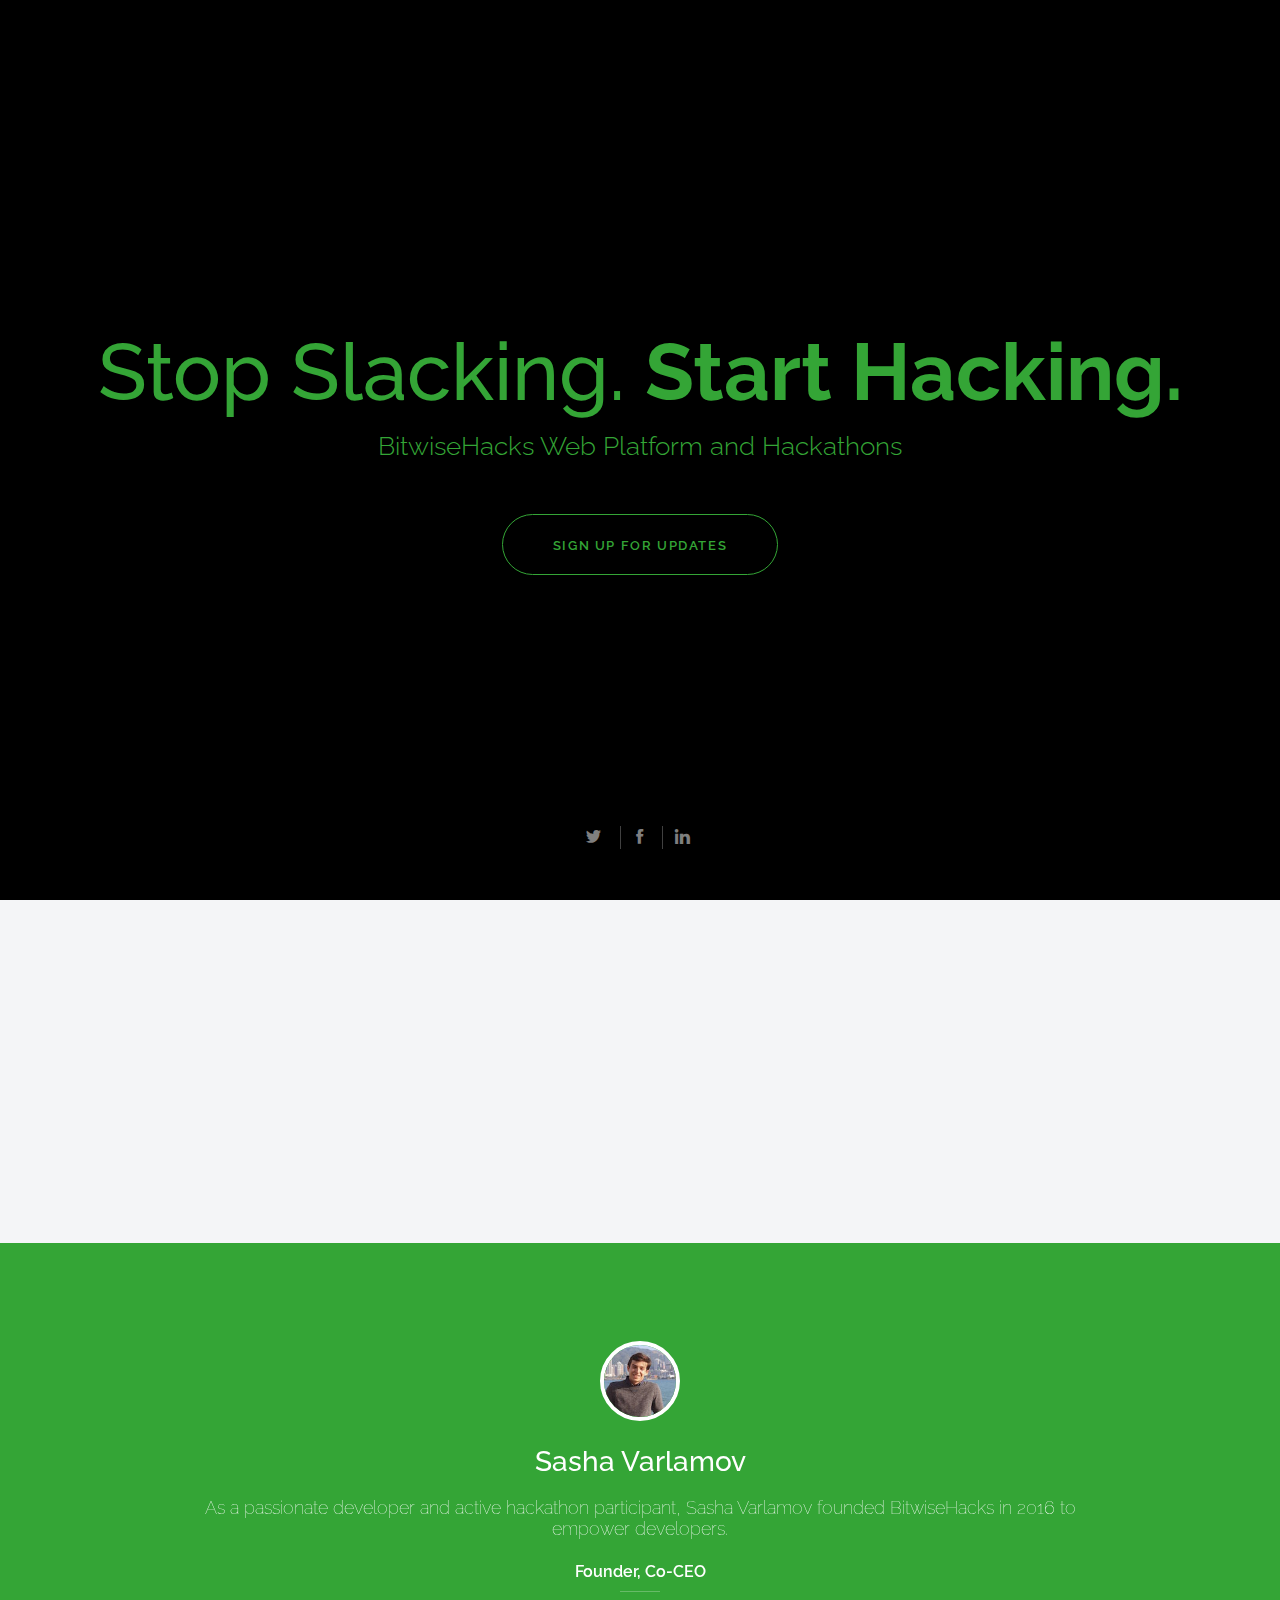
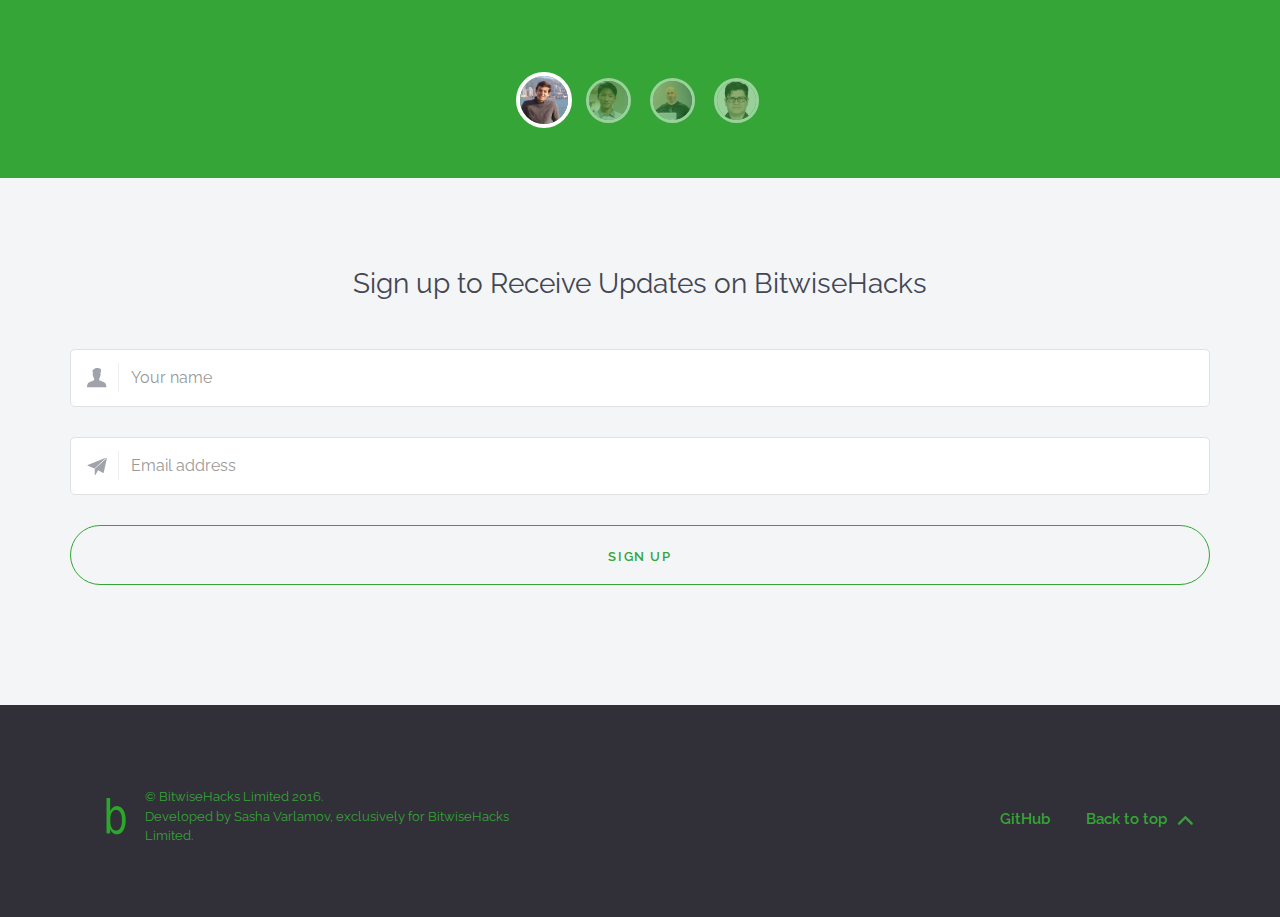
==== index.html @ a59a91e5 "New site" ====
<!DOCTYPE html>
<html lang="en">
  <head>
    <meta charset="utf-8">
    <meta name="viewport" content="width=device-width, initial-scale=1">
    <meta http-equiv="x-ua-compatible" content="ie=edge">
    <title>BitwiseHacks</title>
    <meta name="description" content="BitwiseHacks Hackathons" />
    <meta name="keywords" content="bitwisehacks, hackathon, hackathons" />
    <meta name="author" content="BitwiseHacks Limited" />
    <link rel="apple-touch-icon" sizes="57x57" href="/img/favicon/apple-icon-57x57.png">
    <link rel="apple-touch-icon" sizes="60x60" href="/img/favicon/apple-icon-60x60.png">
    <link rel="apple-touch-icon" sizes="72x72" href="/img/favicon/apple-icon-72x72.png">
    <link rel="apple-touch-icon" sizes="76x76" href="/img/favicon/apple-icon-76x76.png">
    <link rel="apple-touch-icon" sizes="114x114" href="/img/favicon/apple-icon-114x114.png">
    <link rel="apple-touch-icon" sizes="120x120" href="/img/favicon/apple-icon-120x120.png">
    <link rel="apple-touch-icon" sizes="144x144" href="/img/favicon/apple-icon-144x144.png">
    <link rel="apple-touch-icon" sizes="152x152" href="/img/favicon/apple-icon-152x152.png">
    <link rel="apple-touch-icon" sizes="180x180" href="/img/favicon/apple-icon-180x180.png">
    <link rel="icon" type="image/png" sizes="192x192"  href="/img/favicon/android-icon-192x192.png">
    <link rel="icon" type="image/png" sizes="32x32" href="/img/favicon/favicon-32x32.png">
    <link rel="icon" type="image/png" sizes="96x96" href="/img/favicon/favicon-96x96.png">
    <link rel="icon" type="image/png" sizes="16x16" href="/img/favicon/favicon-16x16.png">
    <link rel="manifest" href="/img/favicon/manifest.json">
    <meta name="msapplication-TileColor" content="#ffffff">
    <meta name="msapplication-TileImage" content="/img/favicon/ms-icon-144x144.png">
    <meta name="theme-color" content="#ffffff">
    <link rel="stylesheet" href="css/landio.css">
  </head>

  <body>
    <!--
    <nav class="navbar navbar-dark bg-inverse bg-inverse-custom navbar-fixed-top">
      <div class="container">
        <a class="navbar-brand" href="#">
          <span class="media-object bwh-logo"></span>
          <span class="sr-only">BitwiseHacks</span>
        </a>
      </div>
    </nav>
    -->
    <!-- Hero Section
    ================================================== --

    <header id="landioCarousel" class="carousel carousel-header slide bg-inverse" data-ride="carousel" data-interval="0" role="banner">
      <ol class="carousel-indicators">
        <li data-target="#landioCarousel" data-slide-to="0" class="active"></li>
        <li data-target="#landioCarousel" data-slide-to="1"></li>
        <li data-target="#landioCarousel" data-slide-to="2"></li>
      </ol>
      <div class="carousel-inner" role="listbox">
        <div class="carousel-item active" style="background-color: black;">
          <div class="carousel-caption">
            <h1 class="display-3">Stop Slacking. <strong>Start Hacking.</strong></h1>
            <h2 class="m-b-3">BitwiseHacks Web Platform and Hackathons</h2>
            <btn class="btn btn-primary-outline" href="http://tympanus.net/codrops/?p=25217" role="button">Sign up For Updates</btn>
          </div>
        </div>
        <div class="carousel-item" style="background-color: black;">
          <div class="carousel-caption">
            <h1 class="display-3">Stop Yakking. <strong>Start Hacking.</strong></h1>
            <h2 class="m-b-3">BitwiseHacks Web Platform and Hackathons</h2>
            <btn class="btn btn-primary-outline" href="http://tympanus.net/codrops/?p=25217" role="button">Sign up For Updates</btn>
          </div>
        </div>
        <div class="carousel-item" style="background-color: black;">
          <div class="carousel-caption">
            <h1 class="display-3">Stop Jacking. <strong>Start Hacking.</strong></h1>
            <h2 class="m-b-3">BitwiseHacks Web Platform and Hackathons</h2>
            <btn class="btn btn-primary-outline" href="http://tympanus.net/codrops/?p=25217" role="button">Sign up For Updates</btn>
          </div>
        </div>
        <ul class="nav nav-inline social-share">
          <li class="nav-item"><a class="nav-link" href="https://twitter.com/bitwisehacks"><span class="icon-twitter"></span></a></li>
          <li class="nav-item"><a class="nav-link" href="https://www.facebook.com/bitwisehacks"><span class="icon-facebook"></span></a></li>
          <li class="nav-item"><a class="nav-link" href="https://www.linkedin.com/company/bitwisehacks-limited"><span class="icon-linkedin"></span></a></li>
        </ul>
      </div>
    </header>
    -->
    
    <!-- Hero Section
    ================================================== -->

    <header class="jumbotron bg-inverse text-xs-center center-vertically" role="banner" name="top" style="background-color: black;">
      <div class="container">
        <h1 class="display-3">Stop Slacking. <strong>Start Hacking.</strong></h1>
        <h2 class="m-b-3">BitwiseHacks Web Platform and Hackathons</h2>
        <btn class="btn btn-primary-outline" href="http://tympanus.net/codrops/?p=25217" role="button">Sign up For Updates</btn>
        <ul class="nav nav-inline social-share">
          <li class="nav-item"><a class="nav-link" target="_blank" href="https://twitter.com/bitwisehacks"><span class="icon-twitter"></span></a></li>
          <li class="nav-item"><a class="nav-link" target="_blank" href="https://www.facebook.com/bitwisehacks"><span class="icon-facebook"></span></a></li>
          <li class="nav-item"><a class="nav-link" target="_blank" href="https://www.linkedin.com/company/bitwisehacks-limited"><span class="icon-linkedin"></span></a></li>
        </ul>
      </div>
    </header>
    
    <!-- Intro
    ================================================== -->

    <section class="section-intro bg-faded text-xs-center">
      <div class="container">
        <h3 class="wp wp-1">Disrupting hackathons with BitwiseHacks</h3>
        <p class="lead wp wp-2">BitwiseHacks is a unique company that connects young and talented developers with Hong Kong's tech corporates, who are actively searching for such skilled employees. BitwiseHacks accomplishes this vision through its web platform, which allows users to post, create, adopt, and collaborate on ideas and projects with their teams. We further hold corporate Hackathons regularly, where developers compete in a fast-paced environment for 24 hours. Through the BitwiseHacks events and web platform, developers receive unique opportunities to dive into Hong Kong's vibrant tech and startup space.</p>
        <br>
      </div>
    </section>

    <!-- Team
    ================================================== -->

    <section class="section-testimonials text-xs-center bg-inverse">
      <div class="container">
        <h3 class="sr-only">Team</h3>
        <div id="carousel-testimonials" class="carousel slide" data-ride="carousel" data-interval="0">
          <div class="carousel-inner" role="listbox">
            <div class="carousel-item active">
              <blockquote class="blockquote">
                <img src="img/profiles/sasha_profile.jpg" height="80" width="80" alt="Avatar" class="img-circle">
                <header class="h3">Sasha Varlamov</header>
                <div class="h5 lightweight-font" style="padding-top: 10px; padding-bottom: 15px;">As a passionate developer and active hackathon participant, Sasha Varlamov founded BitwiseHacks in 2016 to empower developers.</div>
                <footer>Founder, Co-CEO</footer>
              </blockquote>
            </div>
            <div class="carousel-item">
              <blockquote class="blockquote">
                <img src="img/profiles/jae_profile.jpg" height="80" width="80" alt="Avatar" class="img-circle">
                <header class="h3">Jae Chung</header>
                <div class="h5 lightweight-font" style="padding-top: 10px; padding-bottom: 15px;">On the BitwiseHacks team since January, Jae has helped to organise sponsorship and event logistics since our first events. In addition to his event and logistics work, Jae is passionate in realising the BitwiseHacks vision.</div>
                <footer>COO</footer>
              </blockquote>
            </div>
            <div class="carousel-item">
              <blockquote class="blockquote">
                <img src="img/profiles/johnny_profile.jpg" height="80" width="80" alt="Avatar" class="img-circle">
                <header class="h3">Johnny Quattro</header>
                <div class="h5 lightweight-font" style="padding-top: 10px; padding-bottom: 15px;">First as an advisor, and now aiding in an executive role at BitwiseHacks, Johnny uses his years of expertise in apps to ensure that BitwiseHacks delivers the best product possible to both partners and participants.</div>
                <footer>Advisor, Co-CEO</footer>
              </blockquote>
            </div>
            <div class="carousel-item">
              <blockquote class="blockquote">
                <img src="img/profiles/sebastian_profile.jpg" height="80" width="80" alt="Avatar" class="img-circle">
                <header class="h3">Sebastian Alvarado</header>
                <div class="h5 lightweight-font" style="padding-top: 10px; padding-bottom: 15px;">Currently finishing his Master's in Computer Science at the University of Hong Kong, Sebastian is interning with BitwiseHacks as a backend developer helping to deliver the web platform to users.</div>
                <footer>Backend Web Development</footer>
              </blockquote>
            </div>
          </div>
          <ol class="carousel-indicators">
            <li class="active"><img src="img/profiles/sasha_profile.jpg" alt="Navigation avatar" data-target="#carousel-testimonials" data-slide-to="0" class="img-fluid img-circle"></li>
            <li><img src="img/profiles/jae_profile.jpg" alt="Navigation avatar" data-target="#carousel-testimonials" data-slide-to="1" class="img-fluid img-circle"></li>
            <li><img src="img/profiles/johnny_profile.jpg" alt="Navigation avatar" data-target="#carousel-testimonials" data-slide-to="2" class="img-fluid img-circle"></li>
            <li><img src="img/profiles/sebastian_profile.jpg" alt="Navigation avatar" data-target="#carousel-testimonials" data-slide-to="3" class="img-fluid img-circle"></li>
          </ol>
        </div>
      </div>
    </section>
    
    <!-- Sign Up
    ================================================== -->

    <section class="section-signup bg-faded">
      <div class="container">
        <h3 class="text-xs-center m-b-3">Sign up to Receive Updates on BitwiseHacks</h3>
        <form>
          <div class="row row-fluid">
            <div class="span4">
              <div class="form-group has-icon-left form-control-name">
                <label class="sr-only" for="inputName">Your name</label>
                <input type="text" class="form-control form-control-lg" id="inputName" placeholder="Your name">
              </div>
            </div>
            <div class="span4">
              <div class="form-group has-icon-left form-control-email">
                <label class="sr-only" for="inputEmail">Email address</label>
                <input type="email" class="form-control form-control-lg" id="inputEmail" placeholder="Email address" autocomplete="off">
              </div>
            </div>
            <div class="span4">
              <div class="form-group">
                <button type="submit" class="btn btn-primary-outline btn-block" href="http://tympanus.net/codrops/?p=25217" role="button">Sign up</button>
              </div>
            </div>
          </div>
        </form>
      </div>
    </section>

    <!-- Footer
    ================================================== -->

    <footer class="section-footer bg-inverse" role="contentinfo">
      <div class="container">
        <div class="row">
          <div class="col-md-6 col-lg-5">
            <div class="media">
              <div class="media-left">
                <span class="media-object bwh-logo display-1"></span>
              </div>
              <small class="media-body media-bottom">
                &copy; BitwiseHacks Limited 2016. <br>
                Developed by Sasha Varlamov, exclusively for BitwiseHacks Limited.
                </small>
            </div>
          </div>
          <div class="col-md-6 col-lg-7">
            <ul class="nav nav-inline">
              <li class="nav-item"><a class="nav-link" href="https://github.com/BitwiseHacks" target="_blank">GitHub</a></li>
              <li class="nav-item"><a class="nav-link scroll-top" href="#top">Back to top <span class="icon-caret-up"></span></a></li>
            </ul>
          </div>
        </div>
      </div>
    </footer>

    <script src="https://ajax.googleapis.com/ajax/libs/jquery/2.1.4/jquery.min.js"></script>
    <script src="js/landio.min.js"></script>
  </body>
</html>
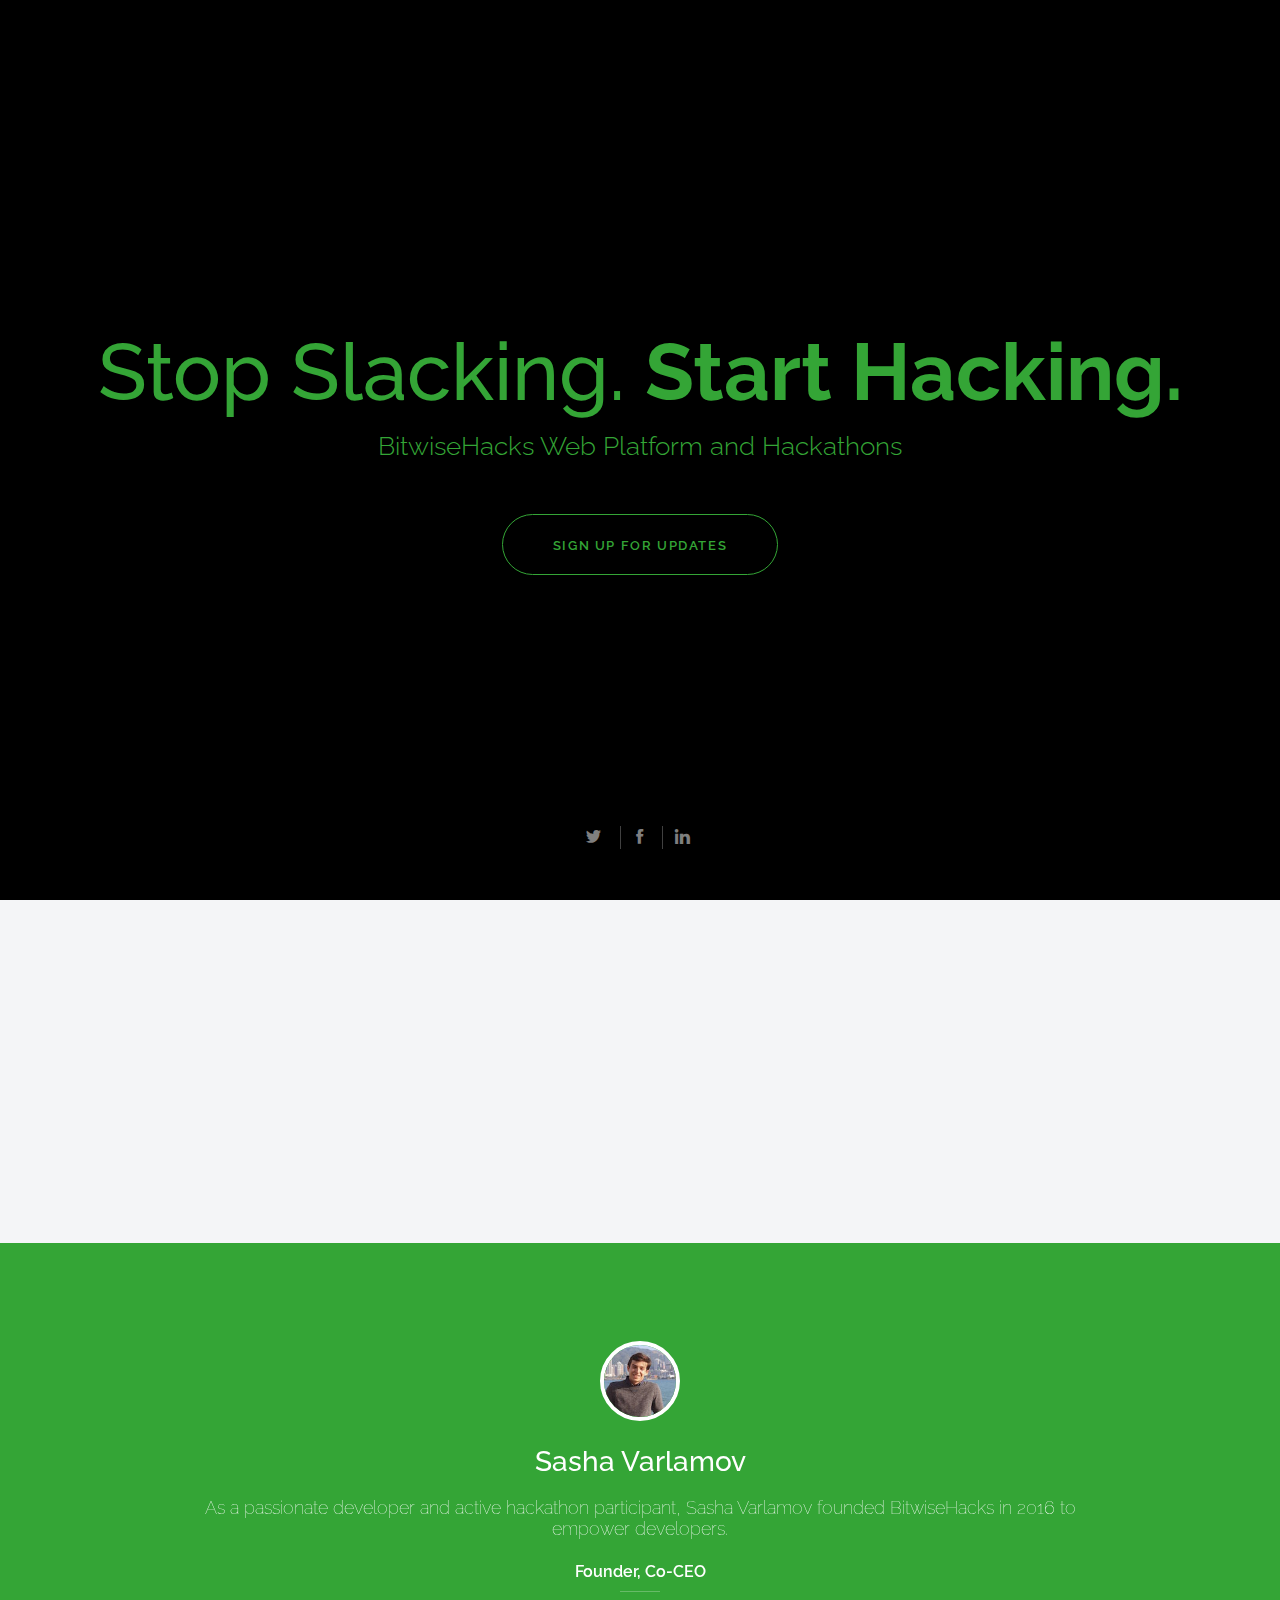
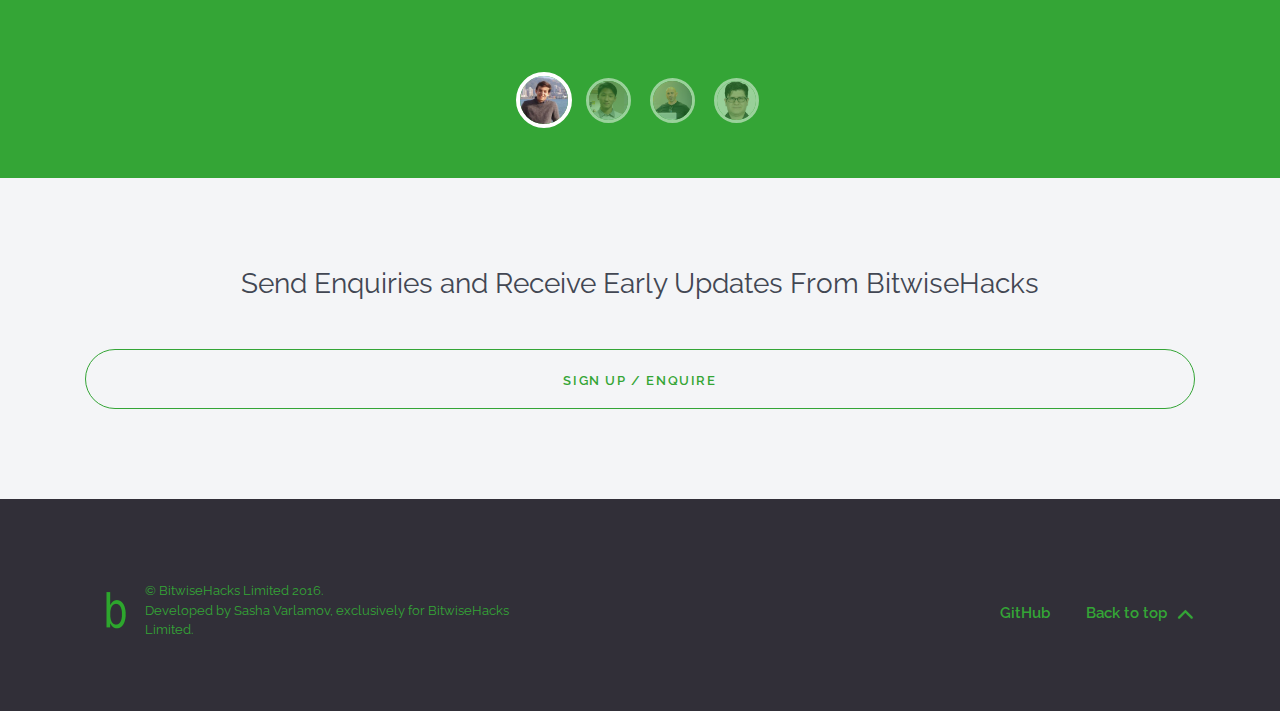
==== commit 294c677b: "Update sign up form" ====
--- a/index.html
+++ b/index.html
@@ -86,7 +86,7 @@
       <div class="container">
         <h1 class="display-3">Stop Slacking. <strong>Start Hacking.</strong></h1>
         <h2 class="m-b-3">BitwiseHacks Web Platform and Hackathons</h2>
-        <btn class="btn btn-primary-outline" href="http://tympanus.net/codrops/?p=25217" role="button">Sign up For Updates</btn>
+        <button class="btn btn-primary-outline" onclick="location.href='http://goo.gl/forms/T98zlfNDdmmQbkAu2';" role="button">Sign up For Updates</button>
         <ul class="nav nav-inline social-share">
           <li class="nav-item"><a class="nav-link" target="_blank" href="https://twitter.com/bitwisehacks"><span class="icon-twitter"></span></a></li>
           <li class="nav-item"><a class="nav-link" target="_blank" href="https://www.facebook.com/bitwisehacks"><span class="icon-facebook"></span></a></li>
@@ -160,8 +160,9 @@
     <!-- Sign Up
     ================================================== -->
 
-    <section class="section-signup bg-faded">
-      <div class="container">
+    <section class="section-signup bg-faded" name="signup">
+      <div class="container">
+        <!--
         <h3 class="text-xs-center m-b-3">Sign up to Receive Updates on BitwiseHacks</h3>
         <form>
           <div class="row row-fluid">
@@ -184,6 +185,9 @@
             </div>
           </div>
         </form>
+        -->
+        <h3 class="text-xs-center m-b-3">Send Enquiries and Receive Early Updates From BitwiseHacks</h3>
+        <button class="btn btn-primary-outline btn-block" onclick="location.href='http://goo.gl/forms/T98zlfNDdmmQbkAu2';" role="button">Sign up / Enquire</button>
       </div>
     </section>
 
@@ -217,4 +221,4 @@
     <script src="https://ajax.googleapis.com/ajax/libs/jquery/2.1.4/jquery.min.js"></script>
     <script src="js/landio.min.js"></script>
   </body>
-</html>
+</html>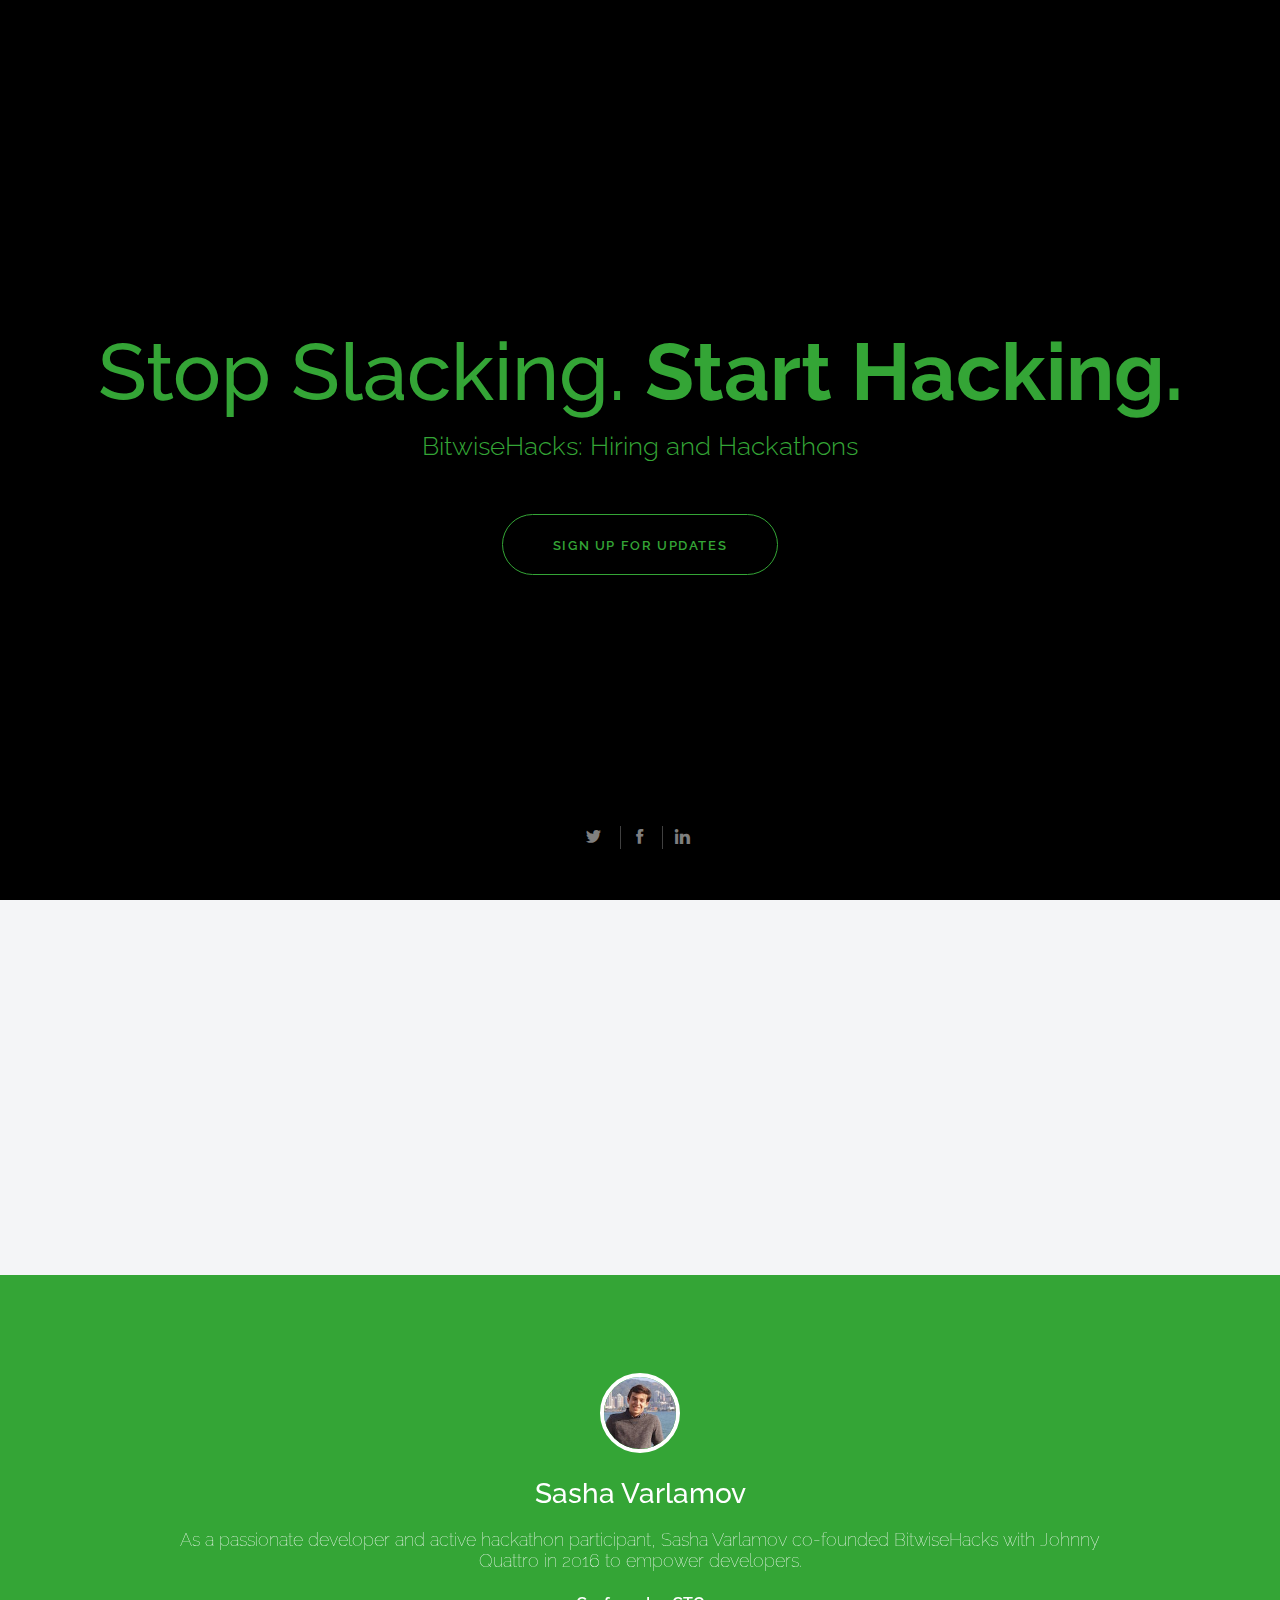
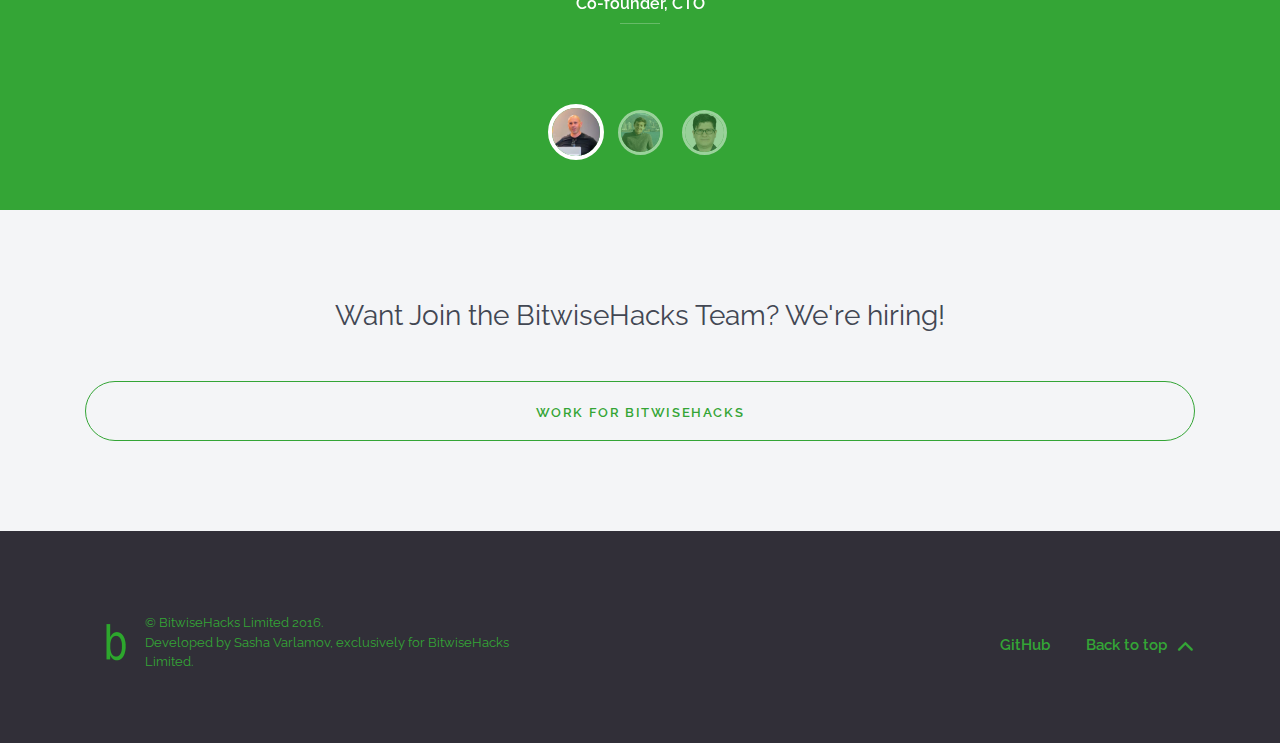
==== commit 703847bd: "Update index.html" ====
--- a/index.html
+++ b/index.html
@@ -85,7 +85,7 @@
     <header class="jumbotron bg-inverse text-xs-center center-vertically" role="banner" name="top" style="background-color: black;">
       <div class="container">
         <h1 class="display-3">Stop Slacking. <strong>Start Hacking.</strong></h1>
-        <h2 class="m-b-3">BitwiseHacks Web Platform and Hackathons</h2>
+        <h2 class="m-b-3">BitwiseHacks: Hiring and Hackathons</h2>
         <button class="btn btn-primary-outline" onclick="location.href='http://goo.gl/forms/T98zlfNDdmmQbkAu2';" role="button">Sign up For Updates</button>
         <ul class="nav nav-inline social-share">
           <li class="nav-item"><a class="nav-link" target="_blank" href="https://twitter.com/bitwisehacks"><span class="icon-twitter"></span></a></li>
@@ -100,8 +100,8 @@
 
     <section class="section-intro bg-faded text-xs-center">
       <div class="container">
-        <h3 class="wp wp-1">Disrupting hackathons with BitwiseHacks</h3>
-        <p class="lead wp wp-2">BitwiseHacks is a unique company that connects young and talented developers with Hong Kong's tech corporates, who are actively searching for such skilled employees. BitwiseHacks accomplishes this vision through its web platform, which allows users to post, create, adopt, and collaborate on ideas and projects with their teams. We further hold corporate Hackathons regularly, where developers compete in a fast-paced environment for 24 hours. Through the BitwiseHacks events and web platform, developers receive unique opportunities to dive into Hong Kong's vibrant tech and startup space.</p>
+        <h3 class="wp wp-1">Disrupting software recruitment with BitwiseHacks</h3>
+        <p class="lead wp wp-2">BitwiseHacks is a unique company that connects young and talented developers with Hong Kong's tech corporates & startups, who are actively seeking out such skilled employees. BitwiseHacks accomplishes this vision through its web platform, which allows users to post, create, adopt, and collaborate on ideas and projects with their teams. We further hold corporate and community Hackathons regularly in Asia, where developers compete in a fast-paced environment for 24 hours. Through the BitwiseHacks events and web platform, developers receive unique opportunities to dive into Hong Kong's vibrant tech and startup space.</p>
         <br>
       </div>
     </section>
@@ -118,24 +118,16 @@
               <blockquote class="blockquote">
                 <img src="img/profiles/sasha_profile.jpg" height="80" width="80" alt="Avatar" class="img-circle">
                 <header class="h3">Sasha Varlamov</header>
-                <div class="h5 lightweight-font" style="padding-top: 10px; padding-bottom: 15px;">As a passionate developer and active hackathon participant, Sasha Varlamov founded BitwiseHacks in 2016 to empower developers.</div>
-                <footer>Founder, Co-CEO</footer>
-              </blockquote>
-            </div>
-            <div class="carousel-item">
-              <blockquote class="blockquote">
-                <img src="img/profiles/jae_profile.jpg" height="80" width="80" alt="Avatar" class="img-circle">
-                <header class="h3">Jae Chung</header>
-                <div class="h5 lightweight-font" style="padding-top: 10px; padding-bottom: 15px;">On the BitwiseHacks team since January, Jae has helped to organise sponsorship and event logistics since our first events. In addition to his event and logistics work, Jae is passionate in realising the BitwiseHacks vision.</div>
-                <footer>COO</footer>
+                <div class="h5 lightweight-font" style="padding-top: 10px; padding-bottom: 15px;">As a passionate developer and active hackathon participant, Sasha Varlamov co-founded BitwiseHacks with Johnny Quattro in 2016 to empower developers.</div>
+                <footer>Co-founder, CTO</footer>
               </blockquote>
             </div>
             <div class="carousel-item">
               <blockquote class="blockquote">
                 <img src="img/profiles/johnny_profile.jpg" height="80" width="80" alt="Avatar" class="img-circle">
                 <header class="h3">Johnny Quattro</header>
-                <div class="h5 lightweight-font" style="padding-top: 10px; padding-bottom: 15px;">First as an advisor, and now aiding in an executive role at BitwiseHacks, Johnny uses his years of expertise in apps to ensure that BitwiseHacks delivers the best product possible to both partners and participants.</div>
-                <footer>Advisor, Co-CEO</footer>
+                <div class="h5 lightweight-font" style="padding-top: 10px; padding-bottom: 15px;">Johnny comes from a strong background leading tech startups as an entrepreneur, he co-founded BitwiseHacks in 2016 to change the way developers work and get discovered.</div>
+                <footer>Co-founder, CEO</footer>
               </blockquote>
             </div>
             <div class="carousel-item">
@@ -143,15 +135,14 @@
                 <img src="img/profiles/sebastian_profile.jpg" height="80" width="80" alt="Avatar" class="img-circle">
                 <header class="h3">Sebastian Alvarado</header>
                 <div class="h5 lightweight-font" style="padding-top: 10px; padding-bottom: 15px;">Currently finishing his Master's in Computer Science at the University of Hong Kong, Sebastian is interning with BitwiseHacks as a backend developer helping to deliver the web platform to users.</div>
-                <footer>Backend Web Development</footer>
+                <footer>Backend Web Developer</footer>
               </blockquote>
             </div>
           </div>
           <ol class="carousel-indicators">
-            <li class="active"><img src="img/profiles/sasha_profile.jpg" alt="Navigation avatar" data-target="#carousel-testimonials" data-slide-to="0" class="img-fluid img-circle"></li>
-            <li><img src="img/profiles/jae_profile.jpg" alt="Navigation avatar" data-target="#carousel-testimonials" data-slide-to="1" class="img-fluid img-circle"></li>
-            <li><img src="img/profiles/johnny_profile.jpg" alt="Navigation avatar" data-target="#carousel-testimonials" data-slide-to="2" class="img-fluid img-circle"></li>
-            <li><img src="img/profiles/sebastian_profile.jpg" alt="Navigation avatar" data-target="#carousel-testimonials" data-slide-to="3" class="img-fluid img-circle"></li>
+            <li class="active"><img src="img/profiles/johnny_profile.jpg" alt="Navigation avatar" data-target="#carousel-testimonials" data-slide-to="1" class="img-fluid img-circle"></li>
+            <li><img src="img/profiles/sasha_profile.jpg" alt="Navigation avatar" data-target="#carousel-testimonials" data-slide-to="0" class="img-fluid img-circle"></li>
+            <li><img src="img/profiles/sebastian_profile.jpg" alt="Navigation avatar" data-target="#carousel-testimonials" data-slide-to="2" class="img-fluid img-circle"></li>
           </ol>
         </div>
       </div>
@@ -186,8 +177,8 @@
           </div>
         </form>
         -->
-        <h3 class="text-xs-center m-b-3">Send Enquiries and Receive Early Updates From BitwiseHacks</h3>
-        <button class="btn btn-primary-outline btn-block" onclick="location.href='http://goo.gl/forms/T98zlfNDdmmQbkAu2';" role="button">Sign up / Enquire</button>
+        <h3 class="text-xs-center m-b-3">Want Join the BitwiseHacks Team? We're hiring!</h3>
+        <button class="btn btn-primary-outline btn-block" onclick="location.href='http://goo.gl/forms/0STyAmccMd0dTkG52';" role="button">Work for BitwiseHacks</button>
       </div>
     </section>
 
@@ -220,5 +211,15 @@
 
     <script src="https://ajax.googleapis.com/ajax/libs/jquery/2.1.4/jquery.min.js"></script>
     <script src="js/landio.min.js"></script>
+    <script>
+      (function(i,s,o,g,r,a,m){i['GoogleAnalyticsObject']=r;i[r]=i[r]||function(){
+      (i[r].q=i[r].q||[]).push(arguments)},i[r].l=1*new Date();a=s.createElement(o),
+      m=s.getElementsByTagName(o)[0];a.async=1;a.src=g;m.parentNode.insertBefore(a,m)
+      })(window,document,'script','https://www.google-analytics.com/analytics.js','ga');
+
+      ga('create', 'UA-74448951-1', 'auto');
+      ga('send', 'pageview');
+
+    </script>
   </body>
-</html>+</html>
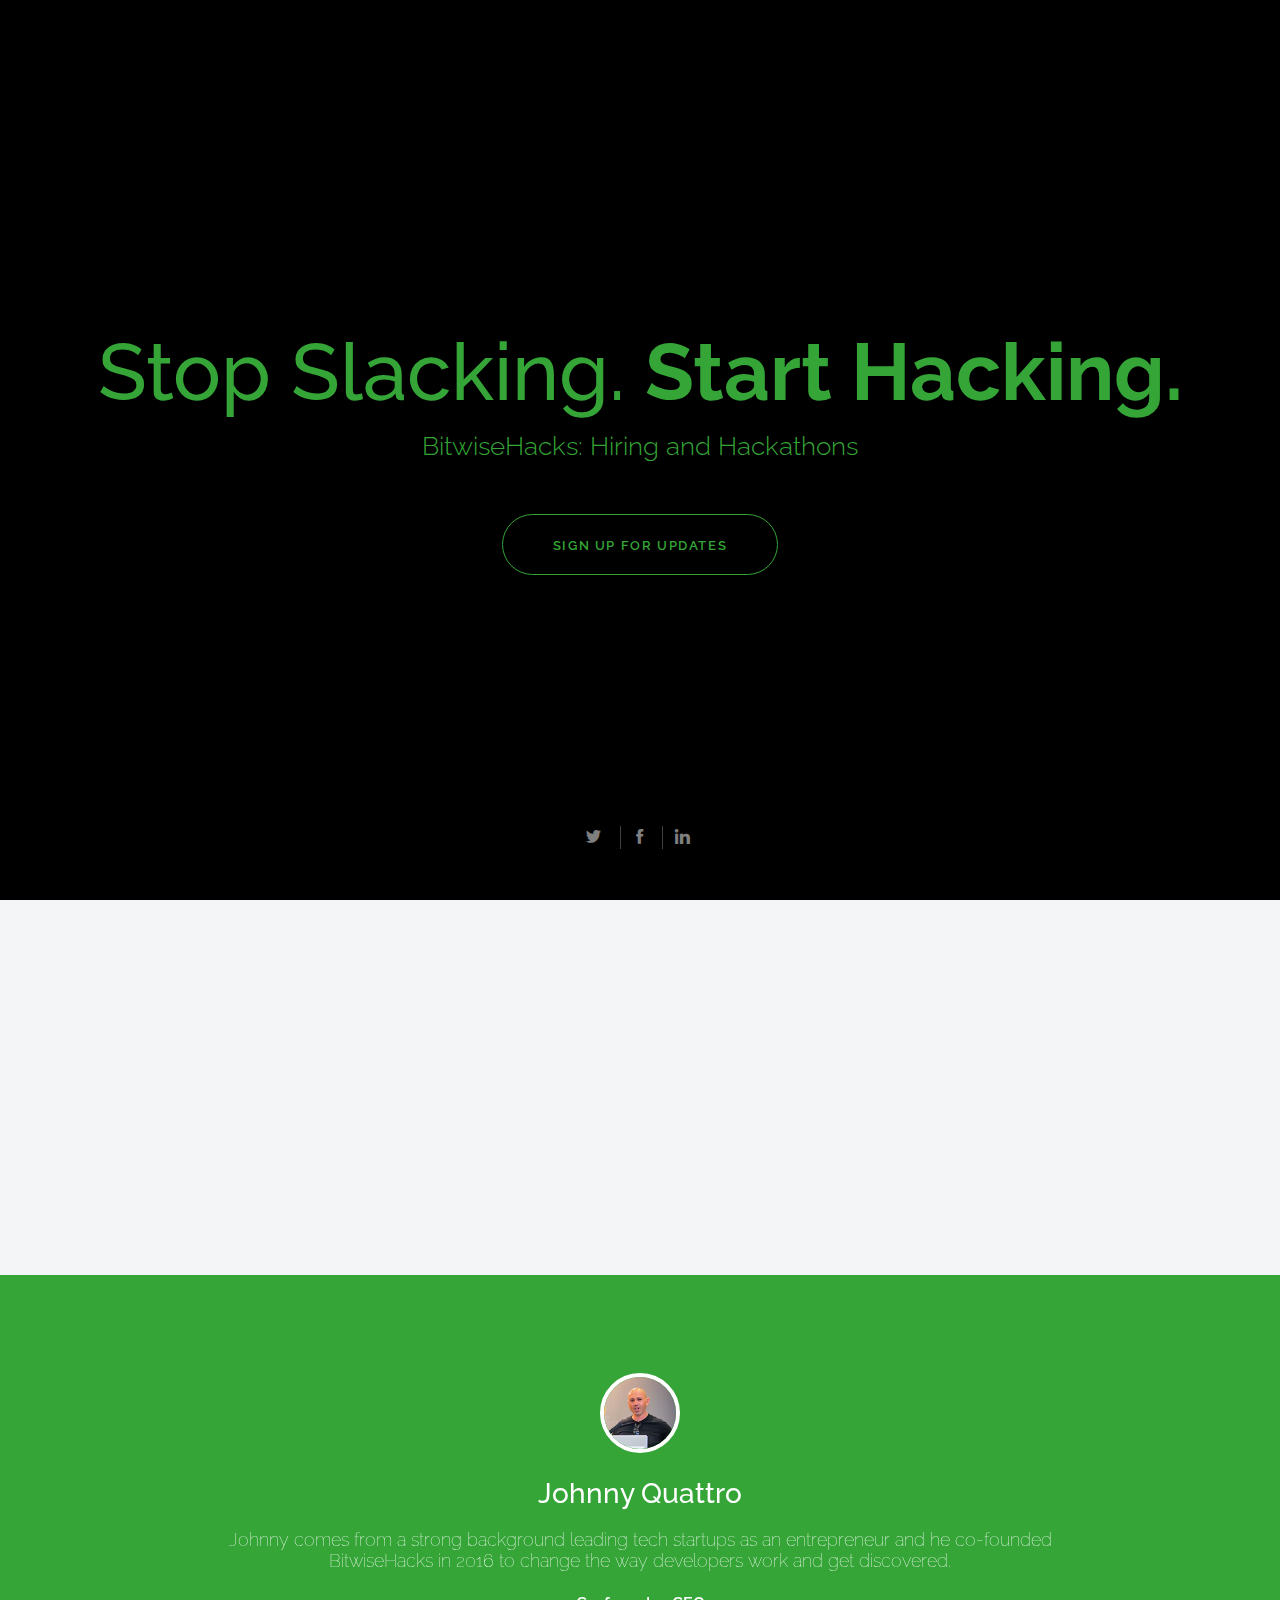
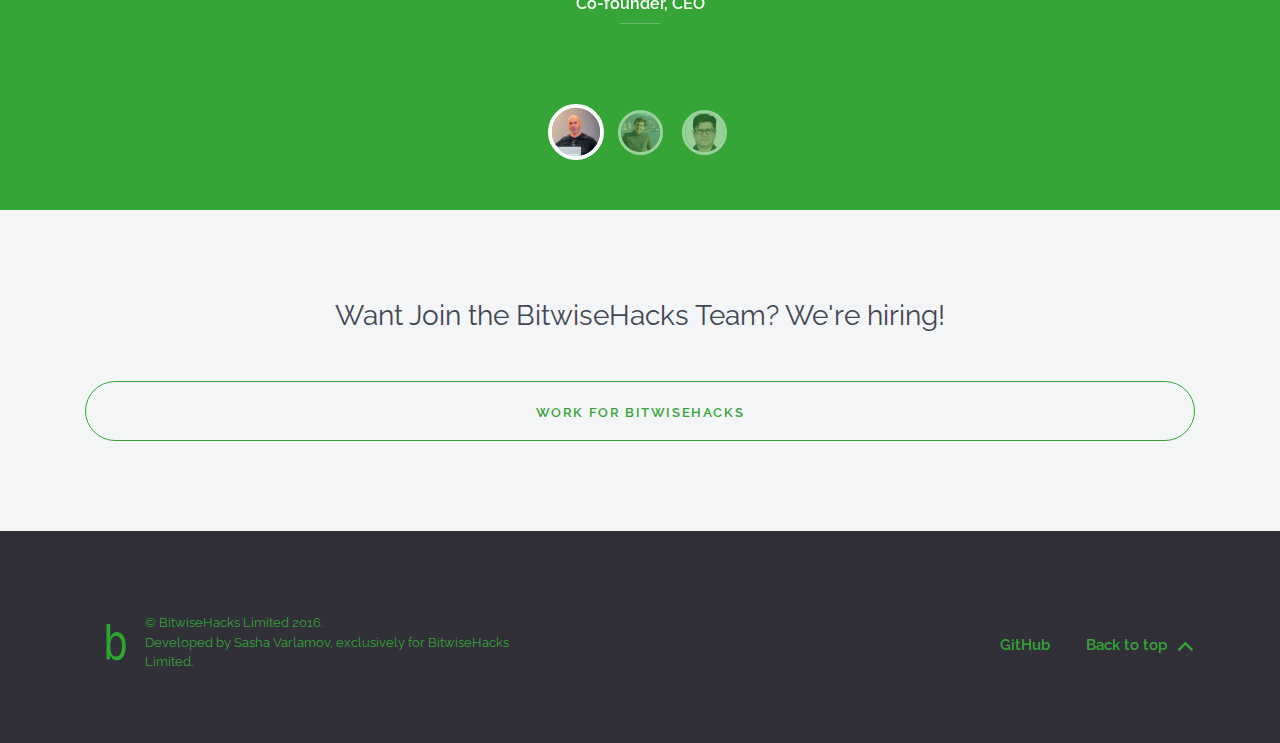
==== commit 68a07e5e: "Update index.html" ====
--- a/index.html
+++ b/index.html
@@ -116,18 +116,18 @@
           <div class="carousel-inner" role="listbox">
             <div class="carousel-item active">
               <blockquote class="blockquote">
+                <img src="img/profiles/johnny_profile.jpg" height="80" width="80" alt="Avatar" class="img-circle">
+                <header class="h3">Johnny Quattro</header>
+                <div class="h5 lightweight-font" style="padding-top: 10px; padding-bottom: 15px;">Johnny comes from a strong background leading tech startups as an entrepreneur and he co-founded BitwiseHacks in 2016 to change the way developers work and get discovered.</div>
+                <footer>Co-founder, CEO</footer>
+              </blockquote>
+            </div>
+            <div class="carousel-item">
+              <blockquote class="blockquote">
                 <img src="img/profiles/sasha_profile.jpg" height="80" width="80" alt="Avatar" class="img-circle">
                 <header class="h3">Sasha Varlamov</header>
                 <div class="h5 lightweight-font" style="padding-top: 10px; padding-bottom: 15px;">As a passionate developer and active hackathon participant, Sasha Varlamov co-founded BitwiseHacks with Johnny Quattro in 2016 to empower developers.</div>
                 <footer>Co-founder, CTO</footer>
-              </blockquote>
-            </div>
-            <div class="carousel-item">
-              <blockquote class="blockquote">
-                <img src="img/profiles/johnny_profile.jpg" height="80" width="80" alt="Avatar" class="img-circle">
-                <header class="h3">Johnny Quattro</header>
-                <div class="h5 lightweight-font" style="padding-top: 10px; padding-bottom: 15px;">Johnny comes from a strong background leading tech startups as an entrepreneur, he co-founded BitwiseHacks in 2016 to change the way developers work and get discovered.</div>
-                <footer>Co-founder, CEO</footer>
               </blockquote>
             </div>
             <div class="carousel-item">
@@ -140,8 +140,8 @@
             </div>
           </div>
           <ol class="carousel-indicators">
-            <li class="active"><img src="img/profiles/johnny_profile.jpg" alt="Navigation avatar" data-target="#carousel-testimonials" data-slide-to="1" class="img-fluid img-circle"></li>
-            <li><img src="img/profiles/sasha_profile.jpg" alt="Navigation avatar" data-target="#carousel-testimonials" data-slide-to="0" class="img-fluid img-circle"></li>
+            <li class="active"><img src="img/profiles/johnny_profile.jpg" alt="Navigation avatar" data-target="#carousel-testimonials" data-slide-to="0" class="img-fluid img-circle"></li>
+            <li><img src="img/profiles/sasha_profile.jpg" alt="Navigation avatar" data-target="#carousel-testimonials" data-slide-to="1" class="img-fluid img-circle"></li>
             <li><img src="img/profiles/sebastian_profile.jpg" alt="Navigation avatar" data-target="#carousel-testimonials" data-slide-to="2" class="img-fluid img-circle"></li>
           </ol>
         </div>
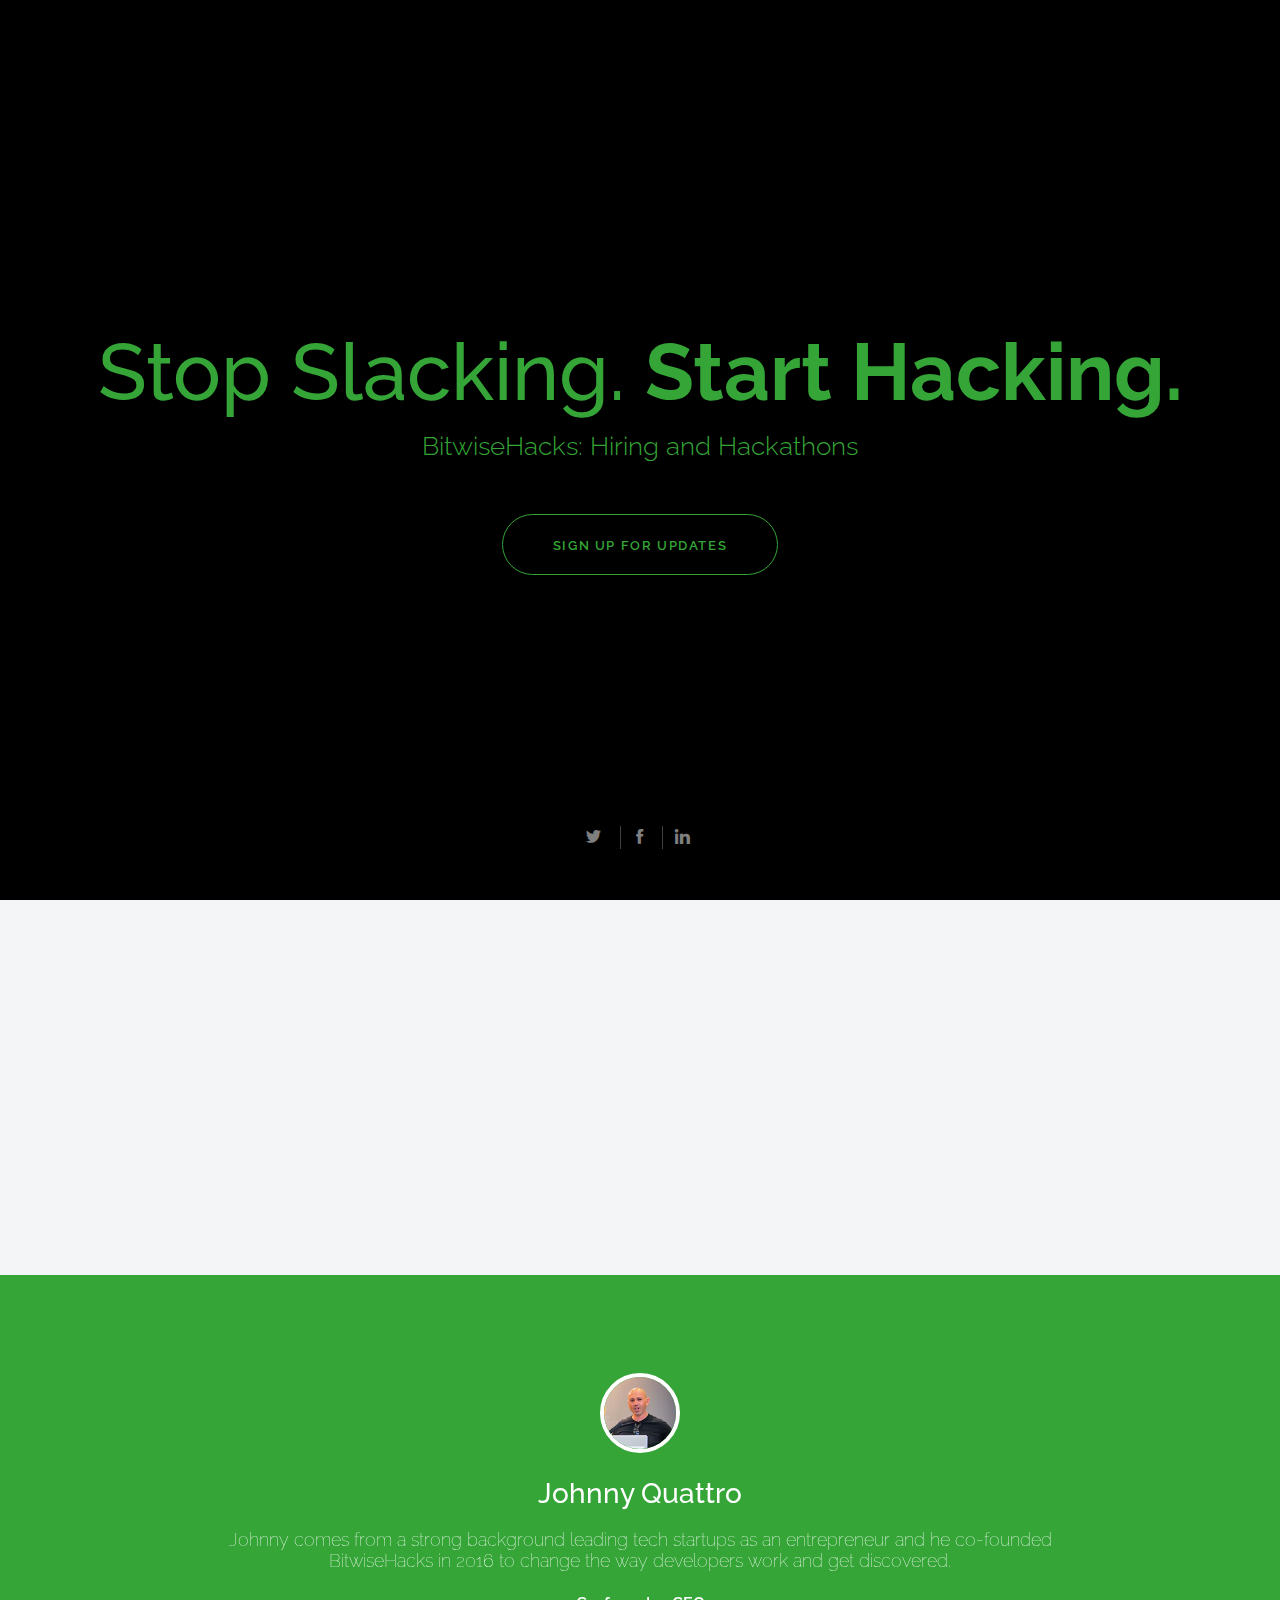
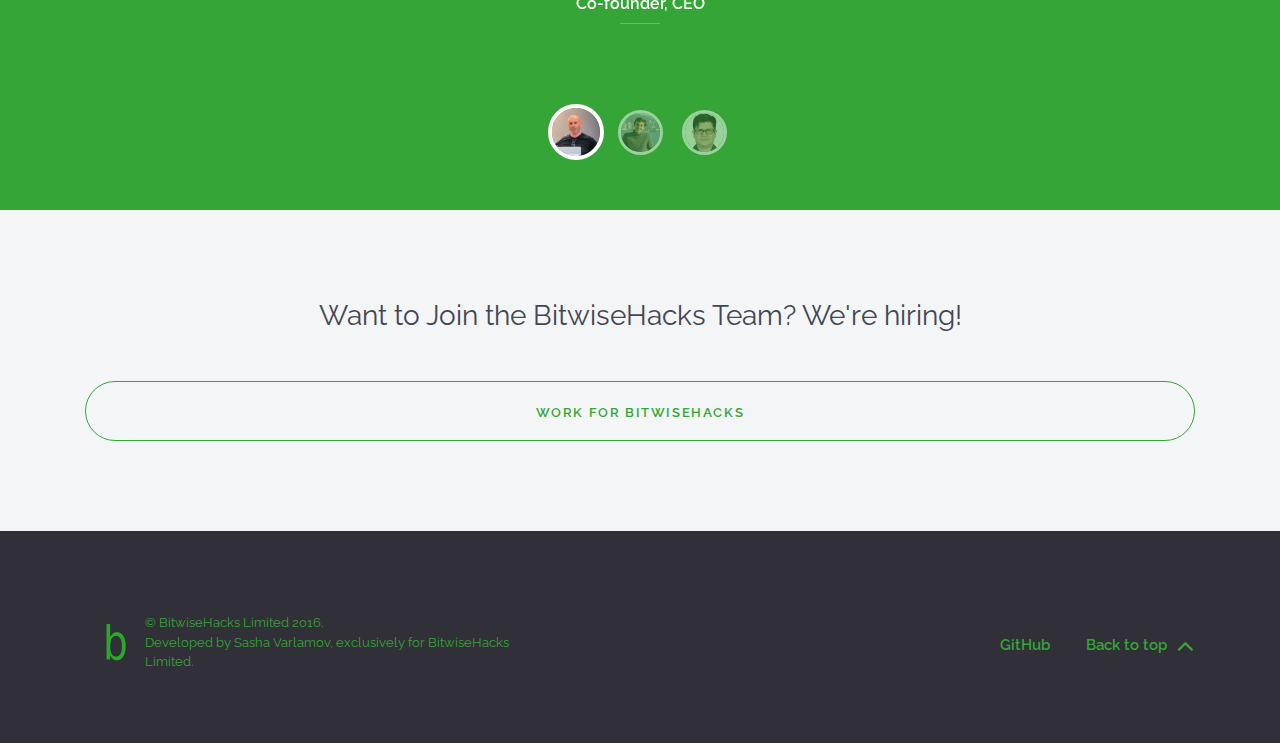
==== commit d1f8fa4c: "fixed grammatical error" ====
--- a/index.html
+++ b/index.html
@@ -177,7 +177,7 @@
           </div>
         </form>
         -->
-        <h3 class="text-xs-center m-b-3">Want Join the BitwiseHacks Team? We're hiring!</h3>
+        <h3 class="text-xs-center m-b-3">Want to Join the BitwiseHacks Team? We're hiring!</h3>
         <button class="btn btn-primary-outline btn-block" onclick="location.href='http://goo.gl/forms/0STyAmccMd0dTkG52';" role="button">Work for BitwiseHacks</button>
       </div>
     </section>
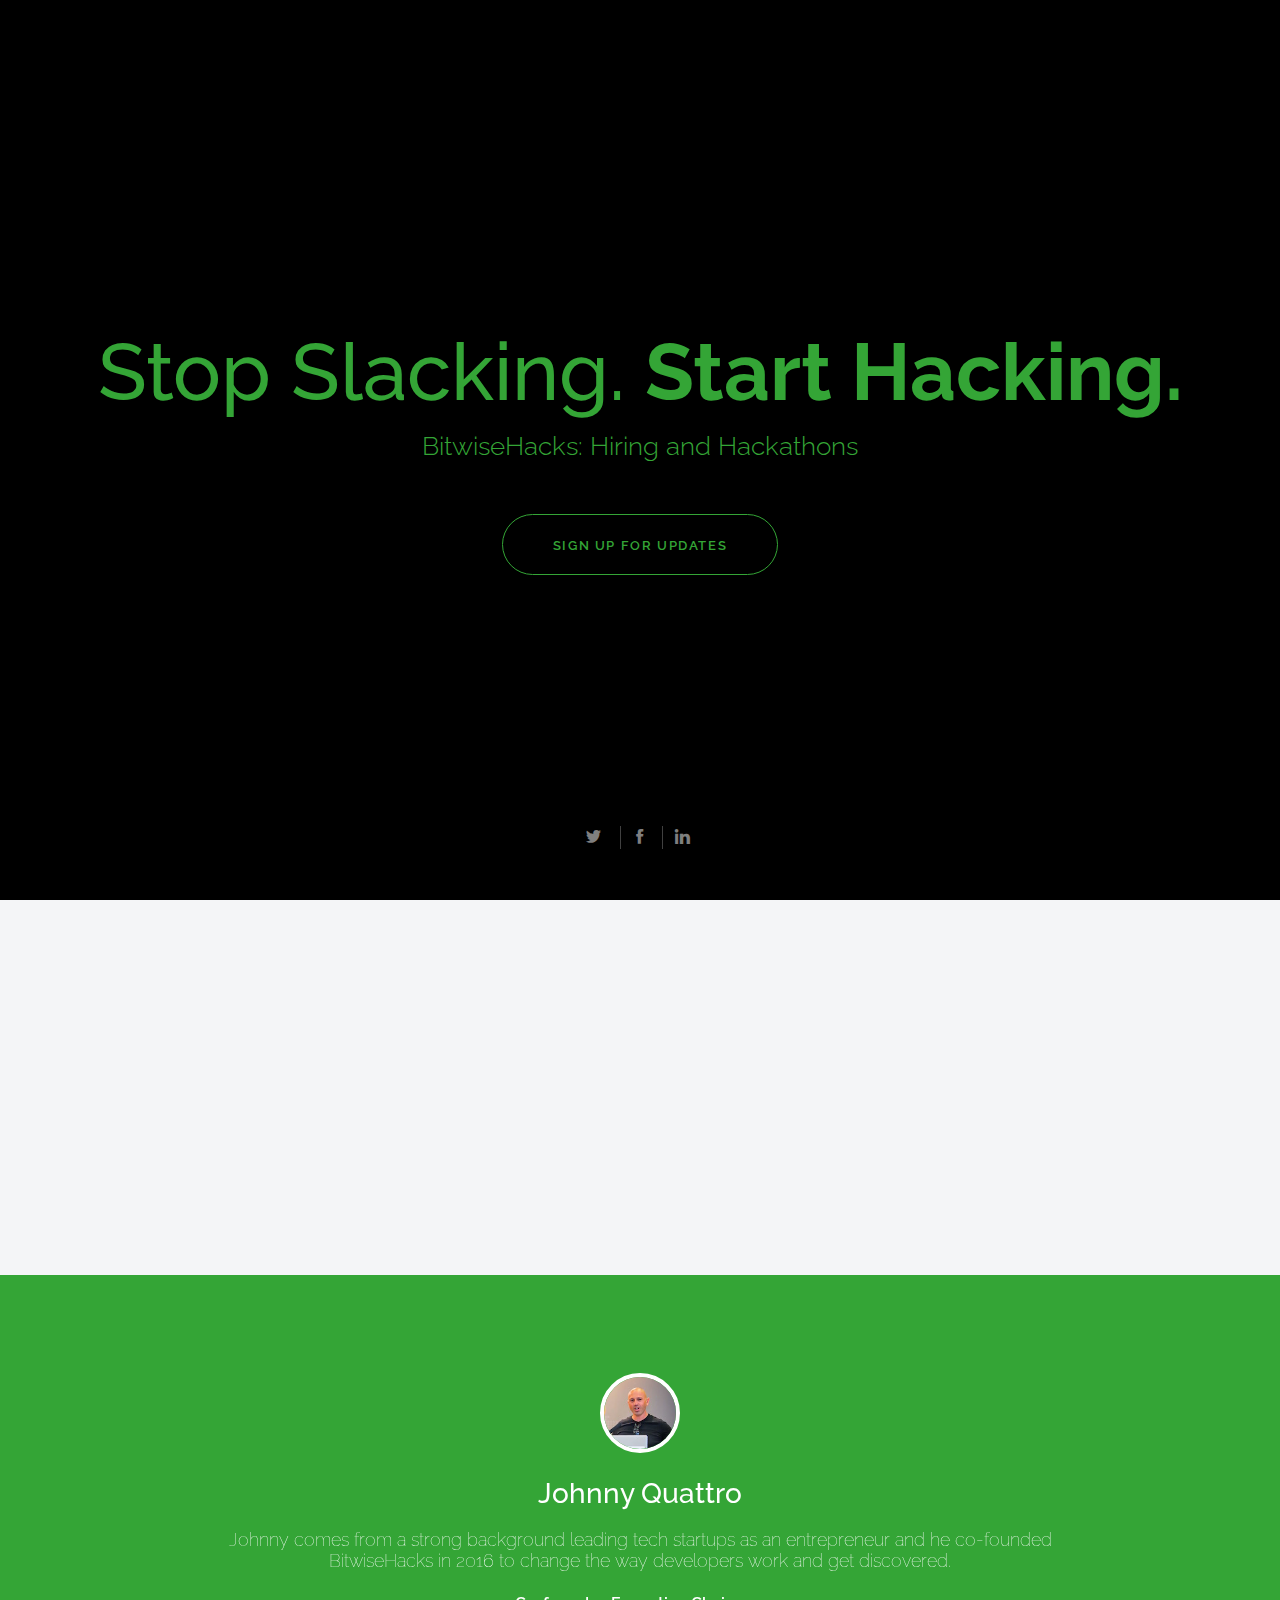
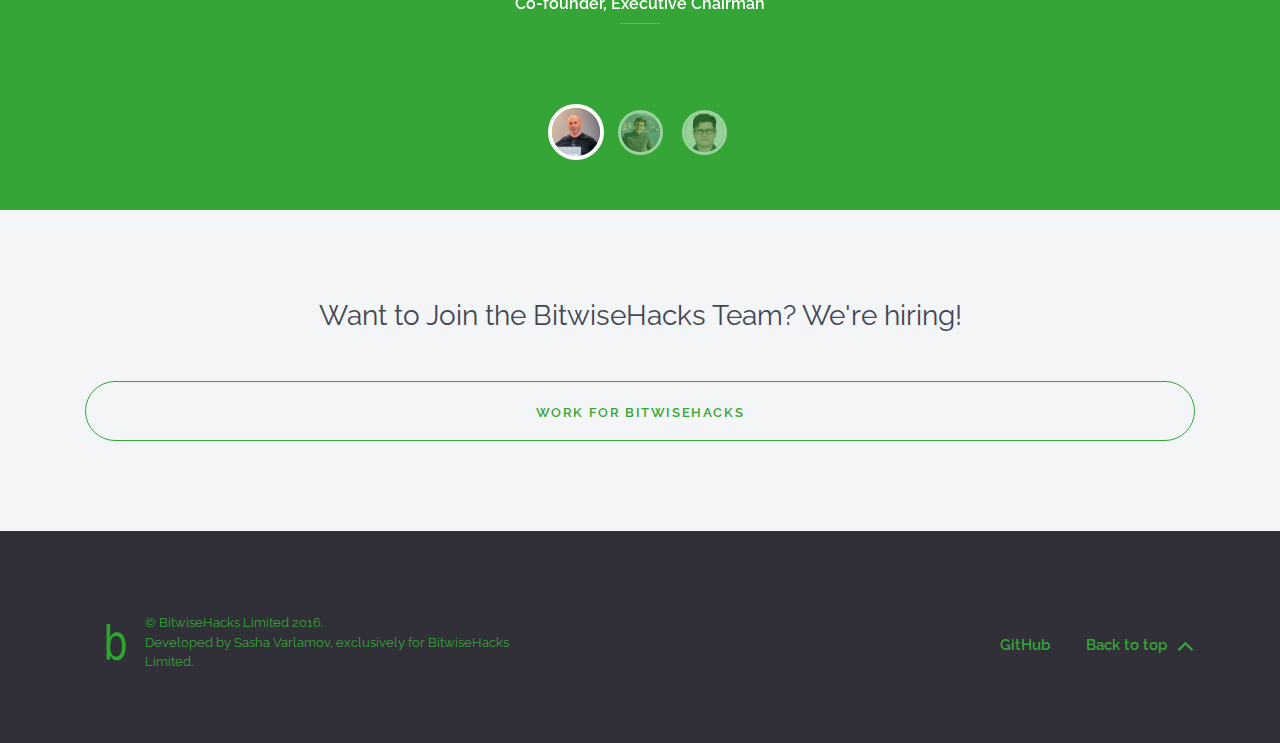
==== commit 4b234911: "Update index.html" ====
--- a/index.html
+++ b/index.html
@@ -119,7 +119,7 @@
                 <img src="img/profiles/johnny_profile.jpg" height="80" width="80" alt="Avatar" class="img-circle">
                 <header class="h3">Johnny Quattro</header>
                 <div class="h5 lightweight-font" style="padding-top: 10px; padding-bottom: 15px;">Johnny comes from a strong background leading tech startups as an entrepreneur and he co-founded BitwiseHacks in 2016 to change the way developers work and get discovered.</div>
-                <footer>Co-founder, CEO</footer>
+                <footer>Co-founder, Executive Chairman</footer>
               </blockquote>
             </div>
             <div class="carousel-item">
@@ -127,7 +127,7 @@
                 <img src="img/profiles/sasha_profile.jpg" height="80" width="80" alt="Avatar" class="img-circle">
                 <header class="h3">Sasha Varlamov</header>
                 <div class="h5 lightweight-font" style="padding-top: 10px; padding-bottom: 15px;">As a passionate developer and active hackathon participant, Sasha Varlamov co-founded BitwiseHacks with Johnny Quattro in 2016 to empower developers.</div>
-                <footer>Co-founder, CTO</footer>
+                <footer>Co-founder, CEO</footer>
               </blockquote>
             </div>
             <div class="carousel-item">
